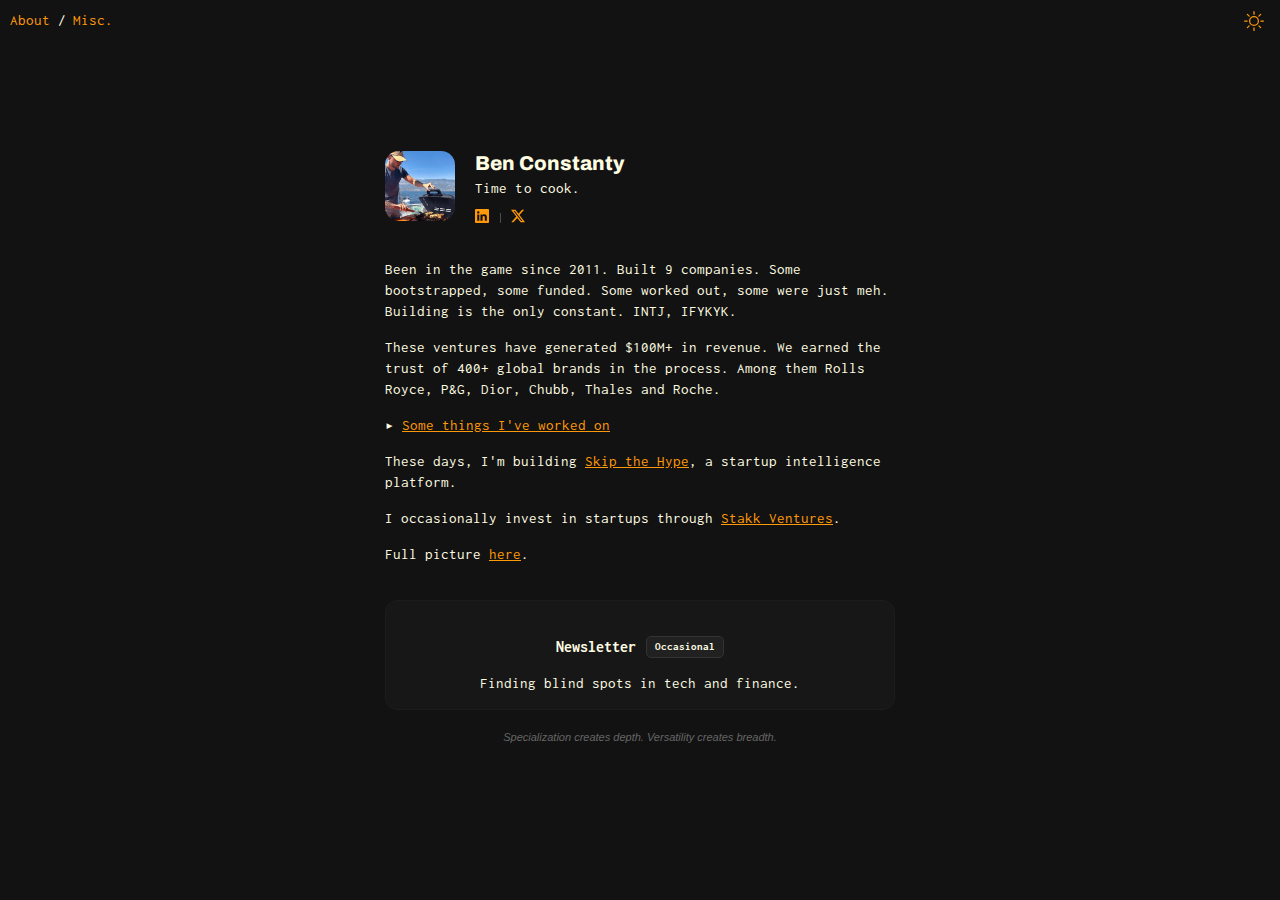
==== index.html @ ac3c85e5 "Initial commit (history cleared)" ====
<!DOCTYPE html>
<html lang="en">

  <head>
    <meta charset="UTF-8">
    <meta name="viewport" content="width=device-width, initial-scale=1.0">
    <title>Ben Constanty</title>  
    <meta name="description" content="">
    
    <!-- Canonical URL-->
    <link rel="canonical" href="https://benconstanty.com/">
    
    <!-- Open Graph-->
    <meta property="og:title" content="Ben Constanty">
    <meta property="og:description" content="Time to cook. Been in the game since 2011. Built 9 companies. $100M+ in revenue. Some bootstrapped, some funded. Some worked out, some were just meh.">
    <meta property="og:image" content="https://benconstanty.com/assets/twitterben.png">
    <meta property="og:url" content="https://benconstanty.com/">
    <meta property="og:type" content="website">
    
    <!-- Twitter Card -->
    <meta name="twitter:card" content="summary_large_image">
    <meta name="twitter:title" content="Ben Constanty">
    <meta name="twitter:description" content="Time to cook. Been in the game since 2011. Built 9 companies. $100M+ in revenue. Some bootstrapped, some funded. Some worked out, some were just meh.">
    <meta name="twitter:image" content="https://benconstanty.com/assets/twitterben.png">
    <meta name="twitter:url" content="https://benconstanty.com/">
    <meta name="twitter:site" content="@benconstanty">

    <!-- Structured Data -->
    <script type="application/ld+json">
    {
        "@context": "https://schema.org",
        "@type": "Person",
        "name": "Ben Constanty",
        "url": "https://benconstanty.com",
        "image": "https://benconstanty.com/assets/benconstanty.png",
        "description": "Entrepreneur and part-time investor focused on startup intelligence, venture capital, and emerging tech."
        "jobTitle": ["Entrepreneur", "Investor", "Founder"],
        "sameAs": [
        "https://www.linkedin.com/in/ben-constanty/",
        "https://x.com/benconstanty",
        "https://www.skipthehype.com"
    ],
    "worksFor": [
        {
            "@type": "Organization",
            "name": "Skip The Hype",
            "url": "https://www.skipthehype.com"
        },
        {
            "@type": "Organization",
            "name": "Stakk Ventures",
            "url": "https://stakk.ventures"
        }
    ],
    "alumniOf": {
        "@type": "CollegeOrUniversity",
        "name": "Bordeaux University",
        "url": "https://www.u-bordeaux.fr/"
    },
    "knowsAbout": [
        "Venture Capital",
        "Tech Startups",
        "Growth",
        "SaaS",
        "Finance",
        "Blockchain",
        "AI"
    ],
    "hasOccupation": {
        "@type": "Occupation",
        "name": "Entrepreneur"
    }
    }
    </script>

  <!-- Link to the external CSS file -->
  <link rel="stylesheet" href="/css/style.css">
  <script src="/scripts/dark_mode.js" defer></script>
  <script src="/scripts/swap_pic.js" defer></script>


    <!-- Favicon -->
    <link rel="icon" href="assets/favicon.ico">
  
    <!-- Fonts -->
    <link href="https://fonts.googleapis.com/css2?family=Inconsolata:wght@400;700&display=swap" rel="stylesheet">
    <script>
      (function(w, d, t, h, s, n) {
        w.FlodeskObject = n;
        var fn = function() {
          (w[n].q = w[n].q || []).push(arguments);
        };
        w[n] = w[n] || fn;
        var f = d.getElementsByTagName(t)[0];
        var v = '?v=' + Math.floor(new Date().getTime() / (120 * 1000)) * 60;
        var sm = d.createElement(t);
        sm.async = true;
        sm.type = 'module';
        sm.src = h + s + '.mjs' + v;
        f.parentNode.insertBefore(sm, f);
        var sn = d.createElement(t);
        sn.async = true;
        sn.noModule = true;
        sn.src = h + s + '.js' + v;
        f.parentNode.insertBefore(sn, f);
      })(window, document, 'script', 'https://assets.flodesk.com', '/universal', 'fd');
    </script>
  </head>


<body>

  <div class="master">  
   
    <a style="text-decoration: none;" href="/about">About</a> /
    <a href="/misc" style="text-decoration: none;">Misc.</a>
  </div>

  <button class="toggle-button" onclick="toggleDarkMode()">
    <svg xmlns="http://www.w3.org/2000/svg" width="16" height="16" fill="currentColor" class="bi bi-sun" viewBox="0 0 16 16">
      <path d="M8 11a3 3 0 1 1 0-6 3 3 0 0 1 0 6m0 1a4 4 0 1 0 0-8 4 4 0 0 0 0 8M8 0a.5.5 0 0 1 .5.5v2a.5.5 0 0 1-1 0v-2A.5.5 0 0 1 8 0m0 13a.5.5 0 0 1 .5.5v2a.5.5 0 0 1-1 0v-2A.5.5 0 0 1 8 13m8-5a.5.5 0 0 1-.5.5h-2a.5.5 0 0 1 0-1h2a.5.5 0 0 1 .5.5M3 8a.5.5 0 0 1-.5.5h-2a.5.5 0 0 1 0-1h2A.5.5 0 0 1 3 8m10.657-5.657a.5.5 0 0 1 0 .707l-1.414 1.415a.5.5 0 1 1-.707-.708l1.414-1.414a.5.5 0 0 1 .707 0m-9.193 9.193a.5.5 0 0 1 0 .707L3.05 13.657a.5.5 0 0 1-.707-.707l1.414-1.414a.5.5 0 0 1 .707 0m9.193 2.121a.5.5 0 0 1-.707 0l-1.414-1.414a.5.5 0 0 1 .707-.707l1.414 1.414a.5.5 0 0 1 0 .707M4.464 4.465a.5.5 0 0 1-.707 0L2.343 3.05a.5.5 0 1 1 .707-.707l1.414 1.414a.5.5 0 0 1 0 .708"/>
    </svg>
  </button>
</div>
  <div class="container">


    <div class="profile">
      <img src="assets/ben_profile_pic.png" alt="Profile Picture" class="profile-pic" id="profile-pic">
      <div>
        <h1>Ben Constanty</h1>
        <p style="line-height:10px; letter-spacing: 0.1px;font-size:1%px">Time to cook.</p>
        <div class="link-container">
          <a href="https://www.linkedin.com/in/ben-constanty/" target="_blank" class="icon-link">
            <svg xmlns="http://www.w3.org/2000/svg" width="14" height="14" fill="currentColor" class="bi bi-linkedin" viewBox="0 0 16 16">
              <path d="M0 1.146C0 .513.526 0 1.175 0h13.65C15.474 0 16 .513 16 1.146v13.708c0 .633-.526 1.146-1.175 1.146H1.175C.526 16 0 15.487 0 14.854zm4.943 12.248V6.169H2.542v7.225zm-1.2-8.212c.837 0 1.358-.554 1.358-1.248-.015-.709-.52-1.248-1.342-1.248S2.4 3.226 2.4 3.934c0 .694.521 1.248 1.327 1.248zm4.908 8.212V9.359c0-.216.016-.432.08-.586.173-.431.568-.878 1.232-.878.869 0 1.216.662 1.216 1.634v3.865h2.401V9.25c0-2.22-1.184-3.252-2.764-3.252-1.274 0-1.845.7-2.165 1.193v.025h-.016l.016-.025V6.169h-2.4c.03.678 0 7.225 0 7.225z"/>
            </svg>
          </a>
        
          <div class="divider"></div>
        
          <a href="https://x.com/benconstanty" target="_blank" class="icon-link">
            <svg xmlns="http://www.w3.org/2000/svg" width="14" height="14" fill="currentColor" class="bi bi-twitter-x" viewBox="0 0 16 16">
              <path d="M12.6.75h2.454l-5.36 6.142L16 15.25h-4.937l-3.867-5.07-4.425 5.07H.316l5.733-6.57L0 .75h5.063l3.495 4.633L12.601.75Zm-.86 13.028h1.36L4.323 2.145H2.865z"/>
            </svg>
          </a>
        </div>
        
      </div>
    </div>
    
    <p>Been in the game since 2011. Built 9 companies. Some bootstrapped, some funded. Some worked out, some were just meh.
    Building is the only constant. INTJ, IFYKYK. </p>

    <p>These ventures have generated $100M+ in revenue. We earned the trust of 400+ global brands in the process. Among them Rolls Royce, P&G, Dior, Chubb, Thales and Roche.</p>

    <span style="text-decoration:none !important;">▸</span> <a href="/about" style="text-decoration: underline;"> Some things I've worked on</a>
  
    
     <p>These days, I'm building <a href="https://www.skipthehype.com" target="_blank">Skip the Hype</a>, a startup intelligence platform. </p>
    <p>I occasionally invest in startups through <a href="https://stakk.ventures" target="_blank">Stakk Ventures</a>.</p>

    <p>Full picture <a href="https://www.linkedin.com/in/ben-constanty/" target="_blank">here</a>.</p>

    
    <div class="nl-block">
      <div class="nl-header">
        <div class="newsletter-title">Newsletter</div> 
        <span class="occasional-tag">Occasional</span>
      </div>
    <p>Finding blind spots in tech and finance.</p>
    
 
    <div style="padding: 0; position: relative; top: -15px;" id="fd-form-679fdba94f88c79ff9d1add1"></div>
    <script>
      window.fd('form', {
        formId: '679fdba94f88c79ff9d1add1',
        containerEl: '#fd-form-679fdba94f88c79ff9d1add1'
      });
    </script>    
    </div>

   <p style="font-family:Arial, Helvetica, sans-serif; text-align: center; margin-top:20px;font-size: 11px;color: rgb(102, 102, 102);"><i>Specialization creates depth. Versatility creates breadth.</i></p> 
  </div>
 
  
  

<script>// JavaScript for the toggle functionality
document.addEventListener('DOMContentLoaded', () => {
  const toggleButton = document.getElementById('toggle-button');
  const toggleContent = document.getElementById('toggle-content');

  toggleButton.addEventListener('click', () => {
    const isExpanded = toggleContent.classList.toggle('hidden'); // Toggle the 'hidden' class
    toggleButton.classList.toggle('expanded', !isExpanded); // Rotate the arrow
  });
});
 </script>


</body>
</html>
---- css/style.css ----
@import url('https://fonts.googleapis.com/css2?family=Inconsolata:wght@400;700&family=Archivo:wght@100..900&display=swap');

    :root {
      --bg-color: #121212;
      --text-color: #fefce1;
      --button-text: #fefce1;
      --link-text: #ff9909;
      --divider-line: #4d4d4d;
      --separator-line: #212121;
      --nl-block:#171717;
      --nl-border:#1c1c1c;
      --occasional-tag:#222121;;
    }

    .dark-mode {
      --bg-color: #ebebe0;
      --text-color: #121212;
      --link-text: #c67e34;
      --divider-line: #c7c7c7;
      --separator-line: #c7c7c7;
      --nl-block:#f4f4eb;
      --nl-border:#ffff;
      --occasional-tag:#f3f3f3;;
    }
    

    body {
      font-family: 'Inconsolata', monospace;
      font-size: 15px;
      line-height: 1.4;
      margin: 0;
      padding: 0;
      background-color: var(--bg-color);
      color: var(--text-color);
      display: flex;
      justify-content: center;
      align-items: center;
      min-height: 100vh;
      transition: background-color 0.0s, color 0.0s;
      overflow-x: hidden;
     
    }

    .container {
      width: 100%;
      max-width: 550px;
      padding: 20px;
      box-sizing: border-box;
      margin-top: 60px;
      margin-bottom: 60px;
    }

    
ul{

  padding-left:20px;
}
    li{

      margin-bottom: 10px;

    }

    h1 {
      font-size: 20px;
      font-weight: 800;
   line-height:10px;
      font-family: 'Archivo', sans-serif;

    }

    h2 {
      font-size: 16px;
      font-weight: 700;
      margin-bottom: 20px;
      margin-top:40px;
      font-family: 'Archivo', sans-serif;

    }
    

    .master {
      position: absolute;
      top: 10px;
      font-family: 'Inconsolata', monospace;
    letter-spacing: 0px;
      left: 0;
      width: 100%;
      display: flex;
      gap: 0.5em;
      color: var(--text-colort);
      padding: 0 10px; /* Add padding to prevent sticking */
      box-sizing: border-box; /* Prevents extra width issues */
    }
    
    .toggle-button {
      position: fixed;
      top: 10px;
      right: 10px;
      border: none;
      background: none;
      cursor: pointer;

    }

    .toggle-button svg {
      width: 20px;
      height: 20px;
      fill: var(--link-text);
    }

    .toggle-button:hover {
      opacity: 0.8;
    }
    .link-container {
      display: flex;
      gap: 0.7em;
      flex-direction: row;
    align-content: center;
    align-items: baseline;
    }

    .link-container a {
      font-family: 'Inconsolata', monospace;
      color: var(--link-text);
      font-size: 15px;
      text-decoration: none;
      font-weight: 600;
   
    }


    .link-container a:hover {
      text-decoration: underline;
    }


    a{

     color: var(--link-text);
    }

.profile {
      display: flex;
      align-items: center;
      gap: 20px;
      margin-bottom: 30px;
    }
    .profile-pic {
      width: 70px;
      height: 70px;
      border-radius: 20%;
      object-fit: cover;
      transition: transform 0.1s ease-in-out, filter 0.1s ease;
      filter: none;
      position: relative;
    }
    
    .profile-pic:hover {
      filter: contrast(200%) saturate(0%) blur(2px);
      image-rendering: pixelated; /* Forces pixelation */
      transform: scale(1.1) translate(5%, 5%); /* Zoom and move to bottom-right */
      animation: glitch 0.3s steps(2, end) infinite;
    }

.profile:hover::after {
  content: '';
  position: absolute;
  top: 0;
  left: 0;
  width: 60px; /* Same as the original width */
  height: 60px; /* Same as the original height */
  background-image: url('assets/pepe_cook.png'); /* Replace with your hover image */
  background-size: cover;
  background-position: center;
  border-radius: 20%; /* Match the original border-radius */
  z-index: 1;
}
.profile:hover .profile-pic {
  content: none; /* Removes original image */
}

/* Glitch effect */
@keyframes glitch {
  0% {
    clip-path: inset(10% 0 20% 0);
    transform: translate(-2px, 0);
  }
  25% {
    clip-path: inset(20% 0 30% 0);
    transform: translate(2px, -2px);
  }
  50% {
    clip-path: inset(20% 0 30% 0);
    transform: translate(-3px, 2px);
  }
  75% {
    clip-path: inset(15% 0 20% 0);
    transform: translate(3px, -3px);
  }
  100% {
    clip-path: inset(10% 0 20% 0);
    transform: translate(0, 0);
  }
}
 
  .divider {
  width: 1px;
  background-color: var(--divider-line);
  height: 10px;
}

.separator{
    margin-top: 50px;
    width: 100%;
    height: 1px;
    background-color: var(--separator-line);
  }

.nl-block{
    display: flex;
    flex-direction: column;
    align-items: center;
    justify-content: center;
    background-color: var(--nl-block);
    border-style: solid;
    border-color: var(--nl-border);;
    border-radius: 12px;
    border-width: 1px;
    padding-top: 35px;
    margin-top: 35px;
    position: relative;


}

    [data-ff-el="root"].ff-679fdba94f88c79ff9d1add1 .ff-679fdba94f88c79ff9d1add1__form {
    color: #000000;
    width: 100%;
    margin: 0;
    padding: 0;
    font-size: 16px;
    text-align: center;
    font-family: 'Inconsolata', monospace !important;   
    line-height: 0.5;
    letter-spacing: 0.1px;
    text-transform: none;
}

[data-ff-el="root"].ff-679fdba94f88c79ff9d1add1 .ff-679fdba94f88c79ff9d1add1__success-message {
    color: #797979!important;   
    font-size: 14px!important;   
    text-align: left!important;   
    font-family: 'Inconsolata', monospace !important;   
   
}

[data-ff-el="root"].ff-679fdba94f88c79ff9d1add1 .ff-679fdba94f88c79ff9d1add1__control {
    
    border: 1px solid #9e9e9e!important; }

[data-ff-el="root"].ff-679fdba94f88c79ff9d1add1 .ff-679fdba94f88c79ff9d1add1__button {
  
    background: #3566c6!important;   
    text-align: center;
    font-family: 'Inconsolata', monospace !important;   

}

[data-ff-el="root"].ff-679fdba94f88c79ff9d1add1 .ff-679fdba94f88c79ff9d1add1__form {
  
    padding: 0 !important;
    
}

[data-ff-el="root"].ff-679fdba94f88c79ff9d1add1 .ff-679fdba94f88c79ff9d1add1__title {
  
    display: none !important;
}

[data-ff-el="root"].ff-679fdba94f88c79ff9d1add1 .ff-679fdba94f88c79ff9d1add1__subtitle {
 
    display: none!important;
}

[data-ff-el="root"].ff-679fdba94f88c79ff9d1add1 .fd-form-content {
    position: relative;
    display: flex !important;
    gap: 0.5em !important;
    flex-direction: row !important;
    margin-top: 20px!important;
    align-content: center;
    justify-content: center;
}


    /* Glitch Effect */
    .glitch {
      animation: glitch 0.15s ease-in-out;
    }

    @keyframes glitch {
      0% { transform: translate(0, 0); filter: hue-rotate(0deg); }
      20% { transform: translate(-4px, -4px); filter: hue-rotate(50deg); }
      40% { transform: translate(4px, 4px); filter: hue-rotate(60deg); }
      60% { transform: translate(-4px, 4px); filter: hue-rotate(80deg); }
      80% { transform: translate(4px, -4px); filter: hue-rotate(100deg); }
      100% { transform: translate(0, 0); filter: hue-rotate(0deg); }
    }





/* Horizontal alignment of title and tag */
.nl-header {
  display: flex;
  justify-content: center; /* Center horizontally */
  align-items: center; /* Center vertically */
  gap: 10px; /* Space between the elements */
}

/* Newsletter title styling */
.newsletter-title {
  font-size: 16px;
  font-weight: bold;
  font-family: 'Inconsolata', monospace;
  line-height: 1; /* Ensure consistent line height */
}

/* Styling for the "Occasional" tag */
.occasional-tag {
  background-color: var(--occasional-tag);
  color:var(--text-color);
  font-size: 11px;
  line-height: 16px;
  padding: 2px 8px;
  border-radius: 5px;
  font-family: 'Inconsolata', monospace;
  font-weight: bold;
  border-color: #333333;
  border-style: solid;
  border-width: 1px;
}


.glassdoor-logo {
  width: 80px;
  height: auto;
}
.reviews {
  display: flex;
  gap: 20px;
  margin-top: 20px;
  justify-content: left;
  font-size:12px;

}
.review-card {
  text-align: left;
  border-radius: 10px;
  flex: 1;
  display: flex;
  flex-direction: column;
  align-items: left;
}
.review-card img {
  width: 40px;
  height: 40px;
  border-radius: 50%;
  margin-bottom: 10px;
}

.review-text {
  display: flex;
  flex-direction: column;
  align-items: left;
}

.role{

  font-size:12px;
}

.press {
  margin-top: 30px;
}


.press-list {
  list-style-type: none;
  padding: 0;
}
.press-list li {
  margin-bottom: 10px;
}
.press-list a {
  text-decoration: none;
  color: var(--link-text);;
  font-weight: bold;
}


.clients-section {
  text-align: left;

}
.clients-logos {
  display: flex;
  justify-content: left;
  gap: 10px;
  flex-wrap: wrap;

}
.clients-logos img {
  height: 32px;
  object-fit: contain;
}

.events-section {

  text-align: left;
}
.events-gallery {
  display: flex;
  justify-content: center;
  gap: 20px;
  flex-wrap: wrap;
  margin-top: 20px;
}
.event-item {
 
  text-align: center;
}
.event-item img {
  width: 100%;
  border-radius: 10px;
}
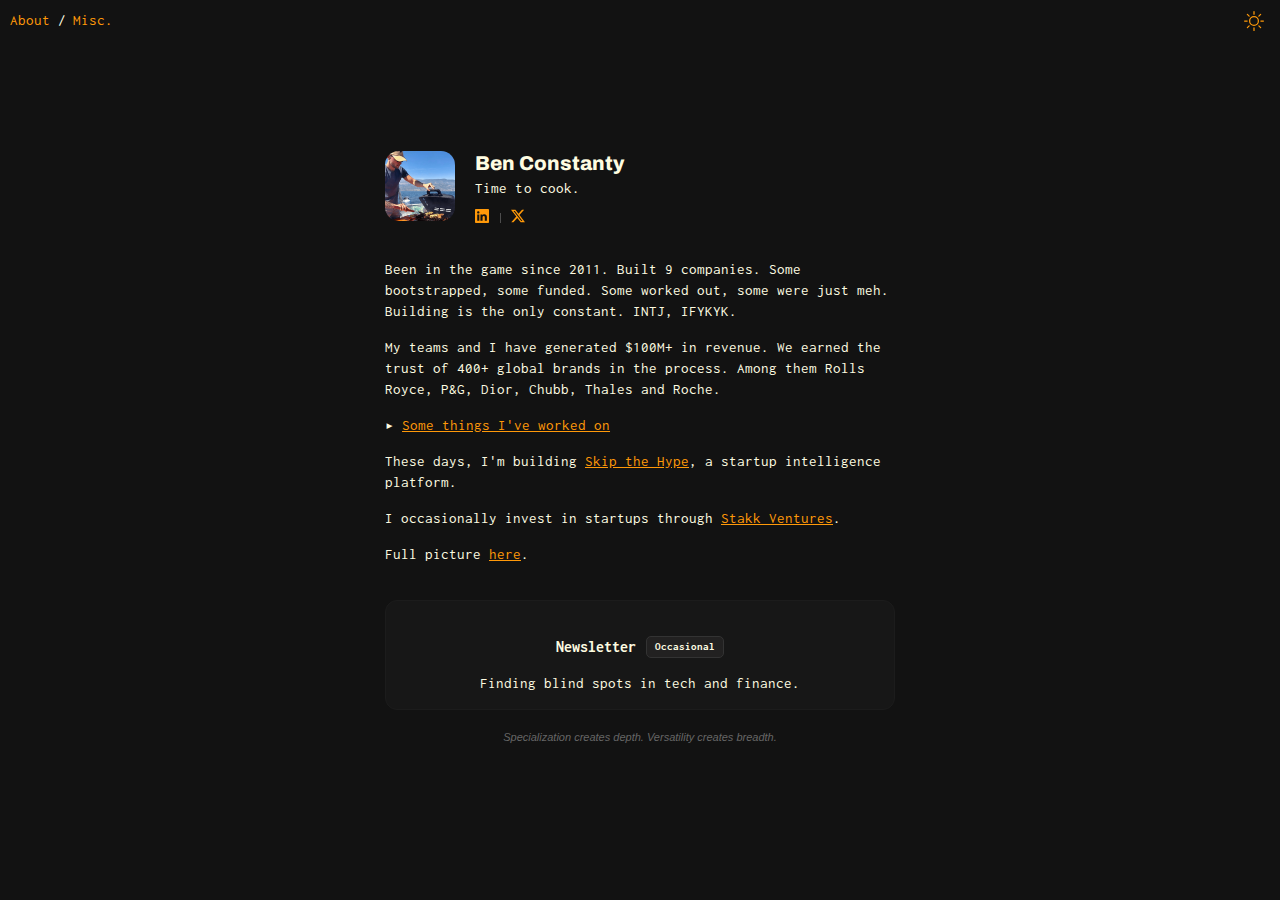
==== commit 0d990726: "fixes" ====
--- a/index.html
+++ b/index.html
@@ -27,51 +27,52 @@
 
     <!-- Structured Data -->
     <script type="application/ld+json">
-    {
+      {
         "@context": "https://schema.org",
         "@type": "Person",
         "name": "Ben Constanty",
         "url": "https://benconstanty.com",
         "image": "https://benconstanty.com/assets/benconstanty.png",
-        "description": "Entrepreneur and part-time investor focused on startup intelligence, venture capital, and emerging tech."
+        "description": "Entrepreneur focused on tech, startups, and venture capital.",
         "jobTitle": ["Entrepreneur", "Investor", "Founder"],
         "sameAs": [
-        "https://www.linkedin.com/in/ben-constanty/",
-        "https://x.com/benconstanty",
-        "https://www.skipthehype.com"
-    ],
-    "worksFor": [
-        {
+          "https://www.linkedin.com/in/ben-constanty/",
+          "https://x.com/benconstanty",
+          "https://www.skipthehype.com"
+        ],
+        "worksFor": [
+          {
             "@type": "Organization",
             "name": "Skip The Hype",
             "url": "https://www.skipthehype.com"
-        },
-        {
+          },
+          {
             "@type": "Organization",
             "name": "Stakk Ventures",
             "url": "https://stakk.ventures"
+          }
+        ],
+        "alumniOf": {
+          "@type": "CollegeOrUniversity",
+          "name": "Bordeaux University",
+          "url": "https://www.u-bordeaux.fr/"
+        },
+        "knowsAbout": [
+          "Venture Capital",
+          "Tech Startups",
+          "Growth",
+          "SaaS",
+          "Finance",
+          "Blockchain",
+          "AI"
+        ],
+        "hasOccupation": {
+          "@type": "Occupation",
+          "name": "Entrepreneur"
         }
-    ],
-    "alumniOf": {
-        "@type": "CollegeOrUniversity",
-        "name": "Bordeaux University",
-        "url": "https://www.u-bordeaux.fr/"
-    },
-    "knowsAbout": [
-        "Venture Capital",
-        "Tech Startups",
-        "Growth",
-        "SaaS",
-        "Finance",
-        "Blockchain",
-        "AI"
-    ],
-    "hasOccupation": {
-        "@type": "Occupation",
-        "name": "Entrepreneur"
-    }
-    }
-    </script>
+      }
+      </script>
+      
 
   <!-- Link to the external CSS file -->
   <link rel="stylesheet" href="/css/style.css">
@@ -152,7 +153,7 @@
     <p>Been in the game since 2011. Built 9 companies. Some bootstrapped, some funded. Some worked out, some were just meh.
     Building is the only constant. INTJ, IFYKYK. </p>
 
-    <p>These ventures have generated $100M+ in revenue. We earned the trust of 400+ global brands in the process. Among them Rolls Royce, P&G, Dior, Chubb, Thales and Roche.</p>
+    <p>My teams and I have generated $100M+ in revenue. We earned the trust of 400+ global brands in the process. Among them Rolls Royce, P&G, Dior, Chubb, Thales and Roche.</p>
 
     <span style="text-decoration:none !important;">▸</span> <a href="/about" style="text-decoration: underline;"> Some things I've worked on</a>
   
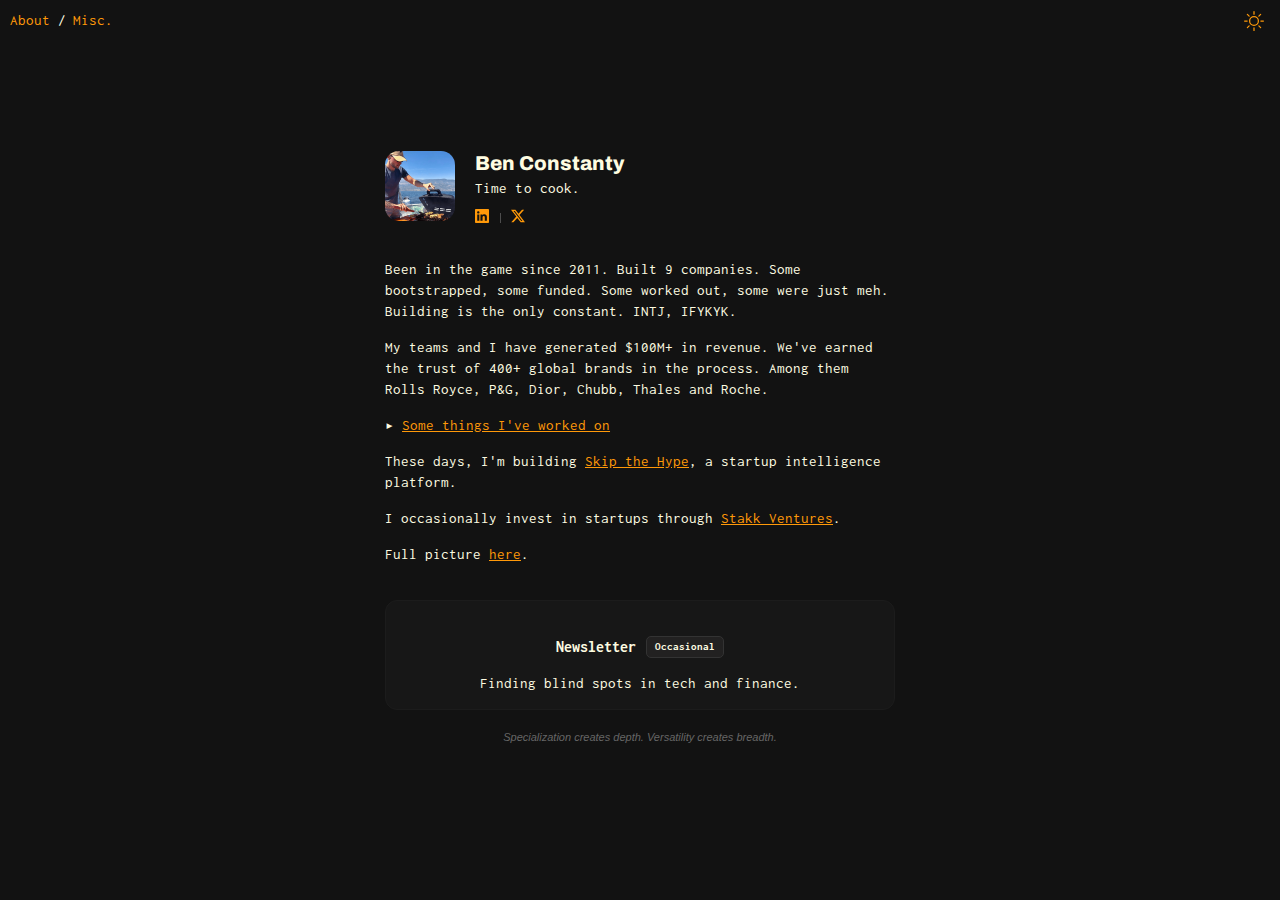
==== commit e61654d4: "fixes" ====
--- a/index.html
+++ b/index.html
@@ -153,7 +153,7 @@
     <p>Been in the game since 2011. Built 9 companies. Some bootstrapped, some funded. Some worked out, some were just meh.
     Building is the only constant. INTJ, IFYKYK. </p>
 
-    <p>My teams and I have generated $100M+ in revenue. We earned the trust of 400+ global brands in the process. Among them Rolls Royce, P&G, Dior, Chubb, Thales and Roche.</p>
+    <p>My teams and I have generated $100M+ in revenue. We've earned the trust of 400+ global brands in the process. Among them Rolls Royce, P&G, Dior, Chubb, Thales and Roche.</p>
 
     <span style="text-decoration:none !important;">▸</span> <a href="/about" style="text-decoration: underline;"> Some things I've worked on</a>
   
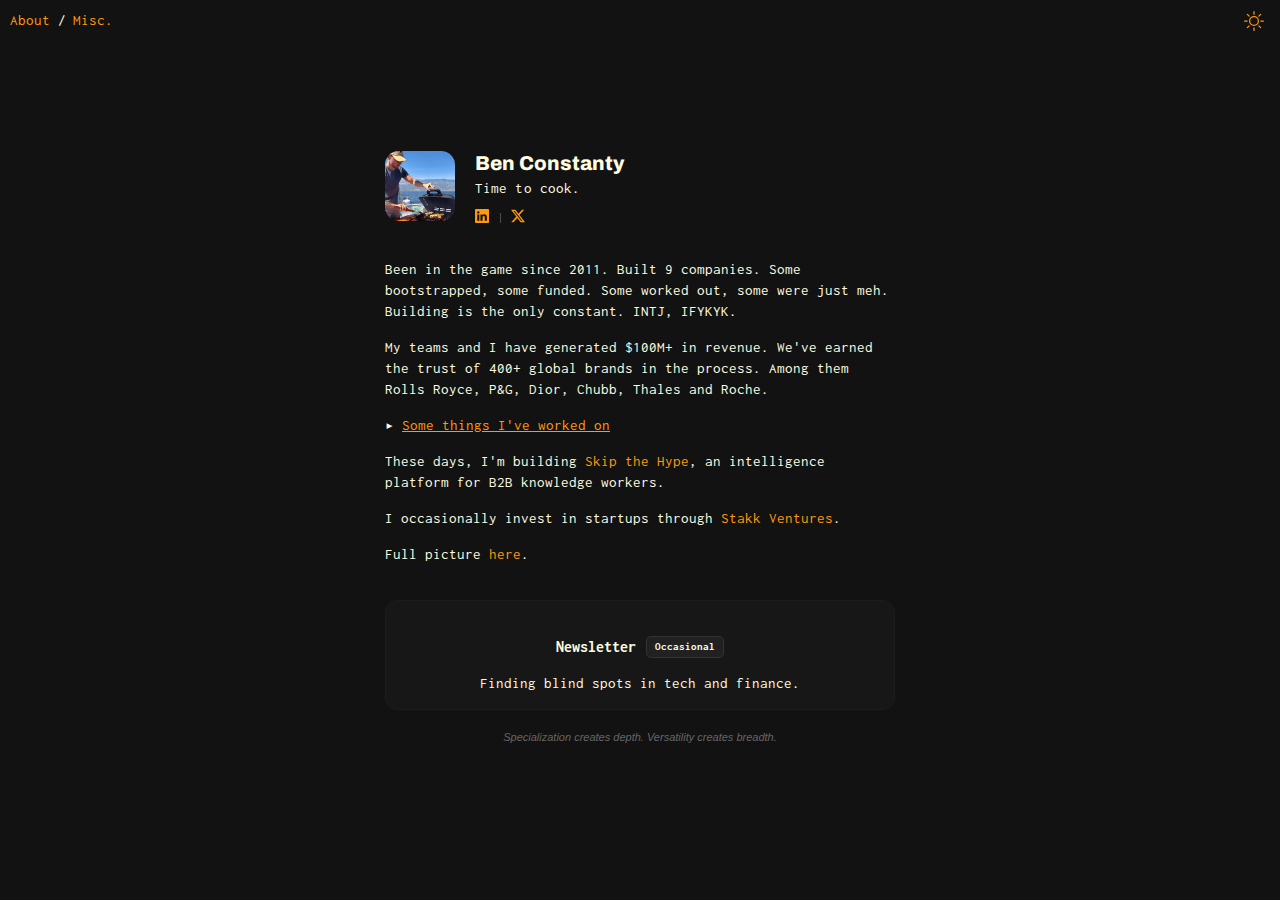
==== commit a242ebd9: "“Edits”" ====
--- a/index.html
+++ b/index.html
@@ -158,7 +158,7 @@
     <span style="text-decoration:none !important;">▸</span> <a href="/about" style="text-decoration: underline;"> Some things I've worked on</a>
   
     
-     <p>These days, I'm building <a href="https://www.skipthehype.com" target="_blank">Skip the Hype</a>, a startup intelligence platform. </p>
+     <p>These days, I'm building <a href="https://www.skipthehype.com" target="_blank">Skip the Hype</a>, an intelligence platform for B2B knowledge workers. </p>
     <p>I occasionally invest in startups through <a href="https://stakk.ventures" target="_blank">Stakk Ventures</a>.</p>
 
     <p>Full picture <a href="https://www.linkedin.com/in/ben-constanty/" target="_blank">here</a>.</p>
--- a/css/style.css
+++ b/css/style.css
@@ -138,7 +138,30 @@
     a{
 
      color: var(--link-text);
-    }
+     text-decoration: none; /* Ensure no default underline */
+     position: relative;
+    }
+
+  
+    
+    a::after {
+      content: "";
+      position: absolute;
+      left: 0;
+      bottom: -2px; /* Adjust distance of the underline */
+      width: 100%;
+      height: 1px; /* Thickness of the underline */
+      background-color: var(--link-text);
+      transform: scaleX(0);
+      transform-origin: right;
+      transition: transform 0.0s ease-in-out;
+    }
+    
+    a:hover::after {
+      transform: scaleX(1);
+      transform-origin: left;
+    }
+    
 
 .profile {
       display: flex;
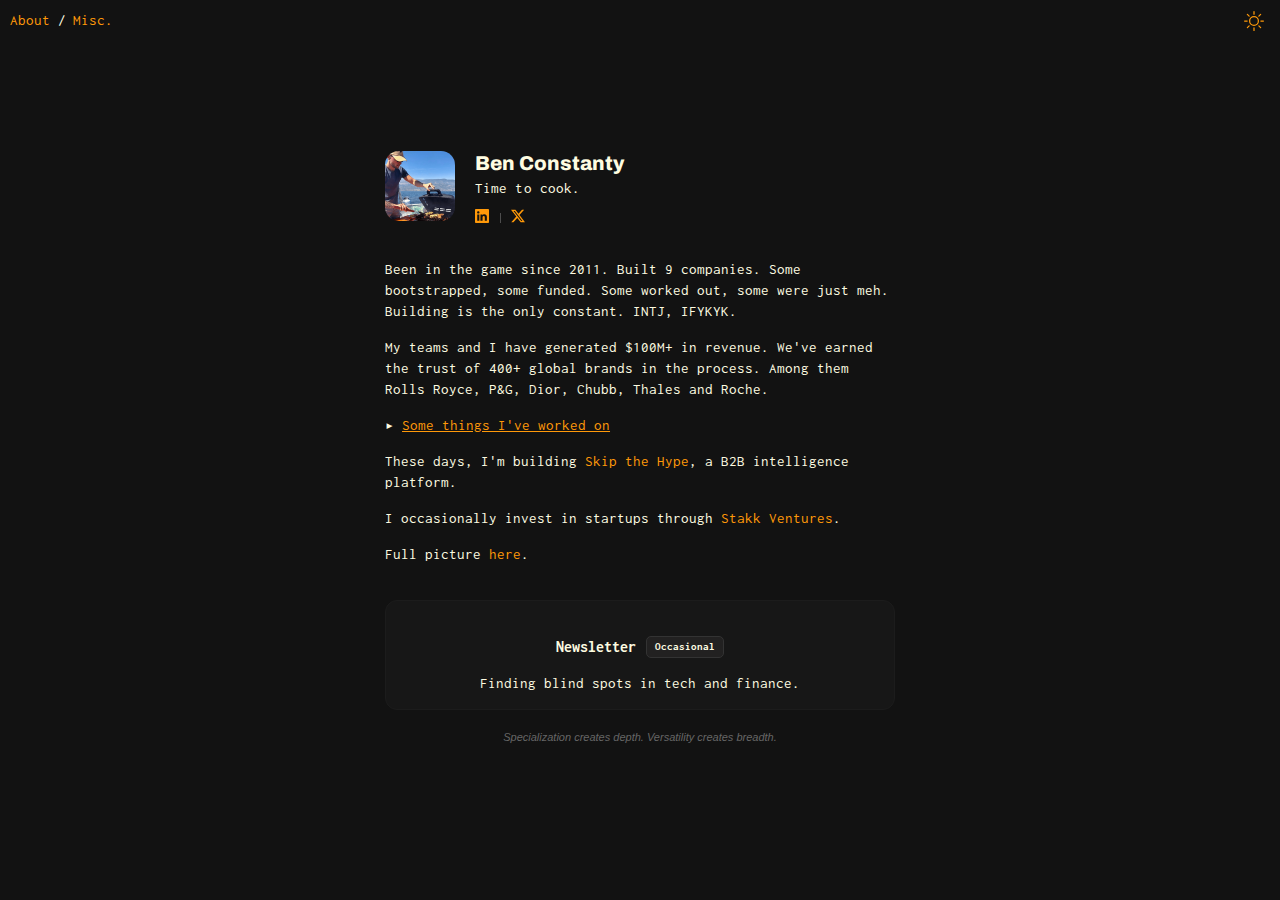
==== commit a5bbf6b8: "“Edits”" ====
--- a/index.html
+++ b/index.html
@@ -158,7 +158,7 @@
     <span style="text-decoration:none !important;">▸</span> <a href="/about" style="text-decoration: underline;"> Some things I've worked on</a>
   
     
-     <p>These days, I'm building <a href="https://www.skipthehype.com" target="_blank">Skip the Hype</a>, an intelligence platform for B2B knowledge workers. </p>
+     <p>These days, I'm building <a href="https://www.skipthehype.com" target="_blank">Skip the Hype</a>, a B2B intelligence platform. </p>
     <p>I occasionally invest in startups through <a href="https://stakk.ventures" target="_blank">Stakk Ventures</a>.</p>
 
     <p>Full picture <a href="https://www.linkedin.com/in/ben-constanty/" target="_blank">here</a>.</p>
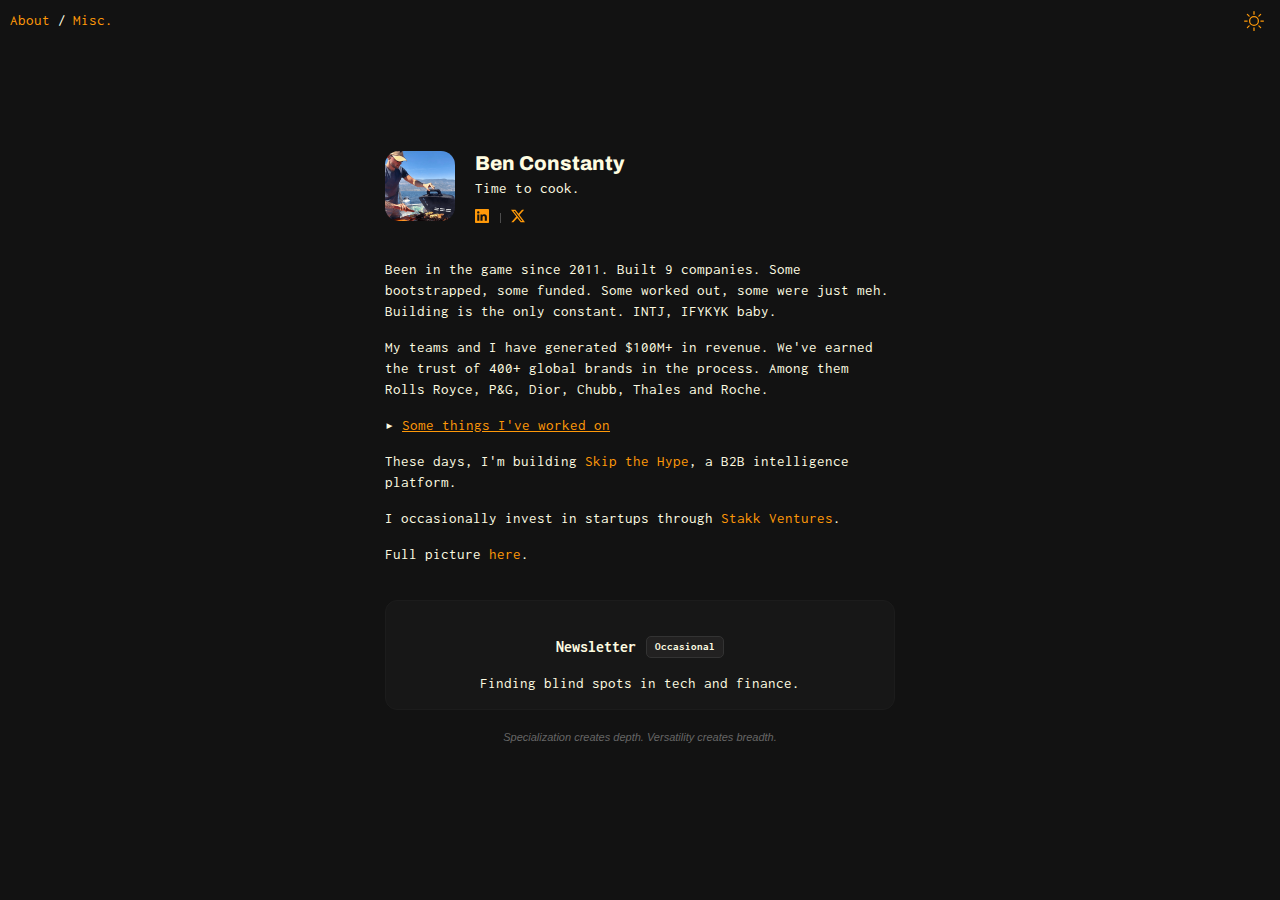
==== commit 5e698a5a: "“Edits”" ====
--- a/index.html
+++ b/index.html
@@ -151,7 +151,7 @@
     </div>
     
     <p>Been in the game since 2011. Built 9 companies. Some bootstrapped, some funded. Some worked out, some were just meh.
-    Building is the only constant. INTJ, IFYKYK. </p>
+    Building is the only constant. INTJ, IFYKYK baby. </p>
 
     <p>My teams and I have generated $100M+ in revenue. We've earned the trust of 400+ global brands in the process. Among them Rolls Royce, P&G, Dior, Chubb, Thales and Roche.</p>
 
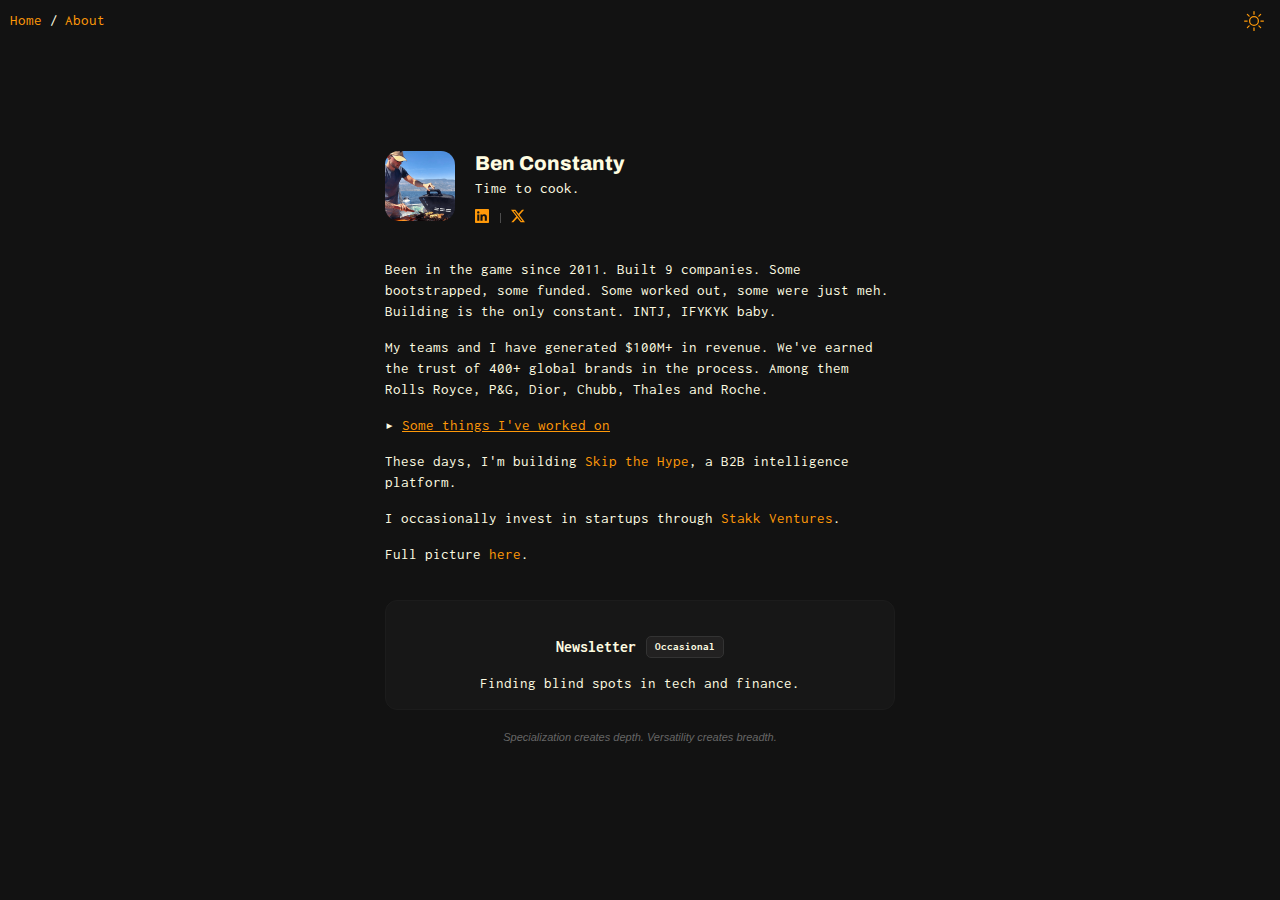
==== commit 69714879: "“Edits”" ====
--- a/index.html
+++ b/index.html
@@ -111,10 +111,10 @@
 
 <body>
 
-  <div class="master">  
-   
-    <a style="text-decoration: none;" href="/about">About</a> /
-    <a href="/misc" style="text-decoration: none;">Misc.</a>
+  <div class="master">
+    <a href="/" style="text-decoration: none;">Home</a>
+/
+    <a href="/about" style="text-decoration: none;">About</a>
   </div>
 
   <button class="toggle-button" onclick="toggleDarkMode()">
